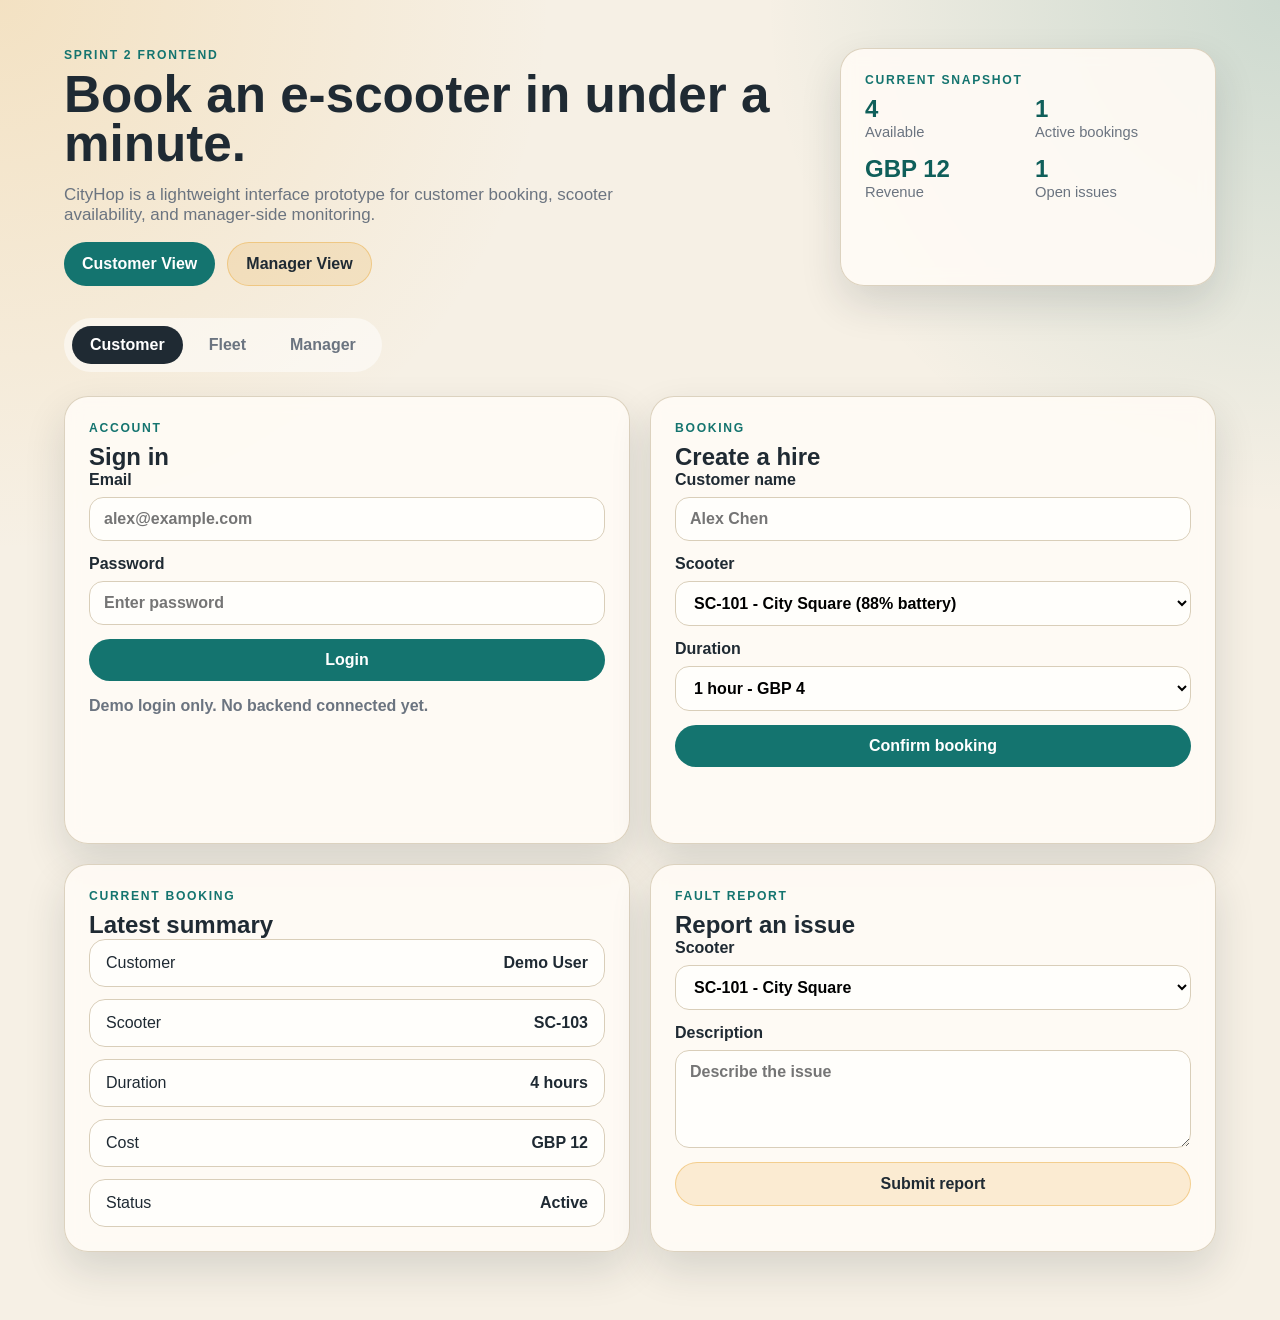
==== src/index.html @ dc559e36 "add index" ====
<!DOCTYPE html>
<html lang="en">
<head>
  <meta charset="UTF-8">
  <meta name="viewport" content="width=device-width, initial-scale=1.0">
  <title>CityHop E-Scooter</title>
  <link rel="stylesheet" href="styles.css">
</head>
<body>
  <header class="hero">
    <div class="hero__copy">
      <p class="eyebrow">Sprint 2 Frontend</p>
      <h1>Book an e-scooter in under a minute.</h1>
      <p class="hero__text">
        CityHop is a lightweight interface prototype for customer booking,
        scooter availability, and manager-side monitoring.
      </p>
      <div class="hero__actions">
        <button class="button button--primary" data-tab-target="customer">Customer View</button>
        <button class="button button--ghost" data-tab-target="manager">Manager View</button>
      </div>
    </div>
    <aside class="hero__summary">
      <p class="summary__label">Current Snapshot</p>
      <div class="summary__grid">
        <div>
          <strong id="summary-available">4</strong>
          <span>Available</span>
        </div>
        <div>
          <strong id="summary-active">1</strong>
          <span>Active bookings</span>
        </div>
        <div>
          <strong id="summary-revenue">GBP 12</strong>
          <span>Revenue</span>
        </div>
        <div>
          <strong id="summary-issues">1</strong>
          <span>Open issues</span>
        </div>
      </div>
    </aside>
  </header>

  <main class="shell">
    <nav class="tabs" aria-label="Application views">
      <button class="tab is-active" data-tab="customer">Customer</button>
      <button class="tab" data-tab="fleet">Fleet</button>
      <button class="tab" data-tab="manager">Manager</button>
    </nav>

    <section class="view is-active" id="customer">
      <div class="grid grid--two">
        <article class="card">
          <div class="card__header">
            <div>
              <p class="card__eyebrow">Account</p>
              <h2>Sign in</h2>
            </div>
          </div>
          <form class="form" id="login-form">
            <label>
              Email
              <input type="email" id="login-email" placeholder="alex@example.com">
            </label>
            <label>
              Password
              <input type="password" id="login-password" placeholder="Enter password">
            </label>
            <button type="submit" class="button button--primary">Login</button>
          </form>
          <p class="feedback" id="login-feedback">Demo login only. No backend connected yet.</p>
        </article>

        <article class="card">
          <div class="card__header">
            <div>
              <p class="card__eyebrow">Booking</p>
              <h2>Create a hire</h2>
            </div>
          </div>
          <form class="form" id="booking-form">
            <label>
              Customer name
              <input type="text" id="customer-name" placeholder="Alex Chen">
            </label>
            <label>
              Scooter
              <select id="booking-scooter"></select>
            </label>
            <label>
              Duration
              <select id="booking-duration">
                <option value="1">1 hour - GBP 4</option>
                <option value="4">4 hours - GBP 12</option>
                <option value="24">1 day - GBP 20</option>
                <option value="168">1 week - GBP 60</option>
              </select>
            </label>
            <button type="submit" class="button button--primary">Confirm booking</button>
          </form>
          <p class="feedback" id="booking-feedback"></p>
        </article>
      </div>

      <div class="grid grid--two">
        <article class="card">
          <div class="card__header">
            <div>
              <p class="card__eyebrow">Current booking</p>
              <h2>Latest summary</h2>
            </div>
          </div>
          <div id="booking-summary" class="stack"></div>
        </article>

        <article class="card">
          <div class="card__header">
            <div>
              <p class="card__eyebrow">Fault report</p>
              <h2>Report an issue</h2>
            </div>
          </div>
          <form class="form" id="issue-form">
            <label>
              Scooter
              <select id="issue-scooter"></select>
            </label>
            <label>
              Description
              <textarea id="issue-description" rows="4" placeholder="Describe the issue"></textarea>
            </label>
            <button type="submit" class="button button--ghost">Submit report</button>
          </form>
        </article>
      </div>
    </section>

    <section class="view" id="fleet">
      <article class="card">
        <div class="card__header">
          <div>
            <p class="card__eyebrow">Fleet</p>
            <h2>Scooter availability</h2>
          </div>
        </div>
        <div class="fleet" id="fleet-grid"></div>
      </article>
    </section>

    <section class="view" id="manager">
      <div class="grid grid--two">
        <article class="card">
          <div class="card__header">
            <div>
              <p class="card__eyebrow">Dashboard</p>
              <h2>Manager overview</h2>
            </div>
          </div>
          <div class="stats">
            <div><strong id="manager-bookings">1</strong><span>Total bookings</span></div>
            <div><strong id="manager-revenue">GBP 12</strong><span>Total revenue</span></div>
            <div><strong id="manager-availability">80%</strong><span>Fleet availability</span></div>
            <div><strong id="manager-issue-count">1</strong><span>Open issues</span></div>
          </div>
        </article>

        <article class="card">
          <div class="card__header">
            <div>
              <p class="card__eyebrow">Pricing</p>
              <h2>Current price settings</h2>
            </div>
          </div>
          <div class="list">
            <div><span>1 hour</span><strong>GBP 4</strong></div>
            <div><span>4 hours</span><strong>GBP 12</strong></div>
            <div><span>1 day</span><strong>GBP 20</strong></div>
            <div><span>1 week</span><strong>GBP 60</strong></div>
          </div>
        </article>
      </div>

      <div class="grid grid--two">
        <article class="card">
          <div class="card__header">
            <div>
              <p class="card__eyebrow">Booking records</p>
              <h2>Recent bookings</h2>
            </div>
          </div>
          <div id="booking-history" class="list"></div>
        </article>

        <article class="card">
          <div class="card__header">
            <div>
              <p class="card__eyebrow">Issue tracker</p>
              <h2>Reported problems</h2>
            </div>
          </div>
          <div id="issue-list" class="list"></div>
        </article>
      </div>
    </section>
  </main>

  <script src="main.js"></script>
</body>
</html>
---- src/styles.css ----
:root {
  --bg: #f6f0e5;
  --panel: rgba(255, 251, 245, 0.9);
  --panel-strong: #fffefb;
  --line: #d9ceb9;
  --text: #1f2a33;
  --muted: #6b7480;
  --accent: #14746f;
  --accent-dark: #0f5f5a;
  --warm: #e8a83a;
  --danger: #be5b45;
  --shadow: 0 18px 40px rgba(31, 42, 51, 0.14);
}

* {
  box-sizing: border-box;
}

body {
  margin: 0;
  font-family: "Segoe UI", Tahoma, sans-serif;
  color: var(--text);
  background:
    radial-gradient(circle at top left, rgba(232, 168, 58, 0.2), transparent 30%),
    radial-gradient(circle at top right, rgba(20, 116, 111, 0.18), transparent 28%),
    var(--bg);
}

button,
input,
select,
textarea {
  font: inherit;
}

.hero {
  display: grid;
  grid-template-columns: 2fr 1fr;
  gap: 24px;
  padding: 48px min(6vw, 64px) 24px;
  align-items: stretch;
}

.eyebrow,
.card__eyebrow,
.summary__label {
  margin: 0 0 8px;
  text-transform: uppercase;
  letter-spacing: 0.14em;
  font-size: 0.76rem;
  font-weight: 700;
  color: var(--accent);
}

.hero h1 {
  margin: 0;
  font-size: clamp(2.4rem, 4vw, 4.6rem);
  line-height: 0.96;
}

.hero__text {
  max-width: 60ch;
  color: var(--muted);
  font-size: 1.06rem;
}

.hero__actions {
  display: flex;
  flex-wrap: wrap;
  gap: 12px;
}

.hero__summary,
.card {
  background: var(--panel);
  border: 1px solid rgba(217, 206, 185, 0.9);
  border-radius: 24px;
  box-shadow: var(--shadow);
  backdrop-filter: blur(8px);
}

.hero__summary {
  padding: 24px;
}

.summary__grid,
.stats {
  display: grid;
  grid-template-columns: repeat(2, 1fr);
  gap: 14px;
}

.summary__grid strong,
.stats strong {
  display: block;
  font-size: 1.5rem;
  color: var(--accent-dark);
}

.summary__grid span,
.stats span {
  color: var(--muted);
  font-size: 0.92rem;
}

.shell {
  padding: 8px min(6vw, 64px) 48px;
}

.tabs {
  display: inline-flex;
  gap: 8px;
  margin-bottom: 24px;
  padding: 8px;
  border-radius: 999px;
  background: rgba(255, 255, 255, 0.5);
  position: sticky;
  top: 12px;
  z-index: 4;
}

.tab,
.button {
  border: 0;
  border-radius: 999px;
  cursor: pointer;
  transition: transform 0.16s ease, background 0.16s ease;
}

.tab {
  padding: 10px 18px;
  background: transparent;
  color: var(--muted);
  font-weight: 700;
}

.tab.is-active {
  background: var(--text);
  color: #fff;
}

.button {
  padding: 12px 18px;
  font-weight: 700;
}

.button:hover,
.tab:hover {
  transform: translateY(-1px);
}

.button--primary {
  background: var(--accent);
  color: #fff;
}

.button--ghost {
  background: rgba(232, 168, 58, 0.18);
  color: var(--text);
  border: 1px solid rgba(232, 168, 58, 0.45);
}

.view {
  display: none;
}

.view.is-active {
  display: block;
}

.grid {
  display: grid;
  gap: 20px;
  margin-bottom: 20px;
}

.grid--two {
  grid-template-columns: repeat(2, minmax(0, 1fr));
}

.card {
  padding: 24px;
}

.card__header h2 {
  margin: 0;
}

.form {
  display: grid;
  gap: 14px;
}

label {
  display: grid;
  gap: 8px;
  font-weight: 600;
}

input,
select,
textarea {
  width: 100%;
  padding: 12px 14px;
  border-radius: 14px;
  border: 1px solid var(--line);
  background: var(--panel-strong);
}

textarea {
  resize: vertical;
}

.feedback {
  min-height: 20px;
  color: var(--muted);
  font-weight: 600;
}

.stack,
.list {
  display: grid;
  gap: 12px;
}

.list > div,
.stack > div {
  display: flex;
  justify-content: space-between;
  gap: 12px;
  padding: 14px 16px;
  border-radius: 16px;
  background: rgba(255, 255, 255, 0.62);
  border: 1px solid var(--line);
}

.fleet {
  display: grid;
  grid-template-columns: repeat(auto-fit, minmax(220px, 1fr));
  gap: 16px;
}

.fleet__item {
  padding: 18px;
  border-radius: 18px;
  background: linear-gradient(180deg, rgba(255,255,255,0.9), rgba(246,240,229,0.95));
  border: 1px solid var(--line);
}

.status {
  display: inline-block;
  margin-top: 10px;
  padding: 6px 10px;
  border-radius: 999px;
  font-size: 0.82rem;
  font-weight: 700;
}

.status--available {
  background: rgba(20, 116, 111, 0.15);
  color: var(--accent-dark);
}

.status--booked {
  background: rgba(190, 91, 69, 0.15);
  color: var(--danger);
}

@media (max-width: 860px) {
  .hero,
  .grid--two {
    grid-template-columns: 1fr;
  }

  .tabs {
    display: flex;
    width: 100%;
    justify-content: space-between;
  }
}
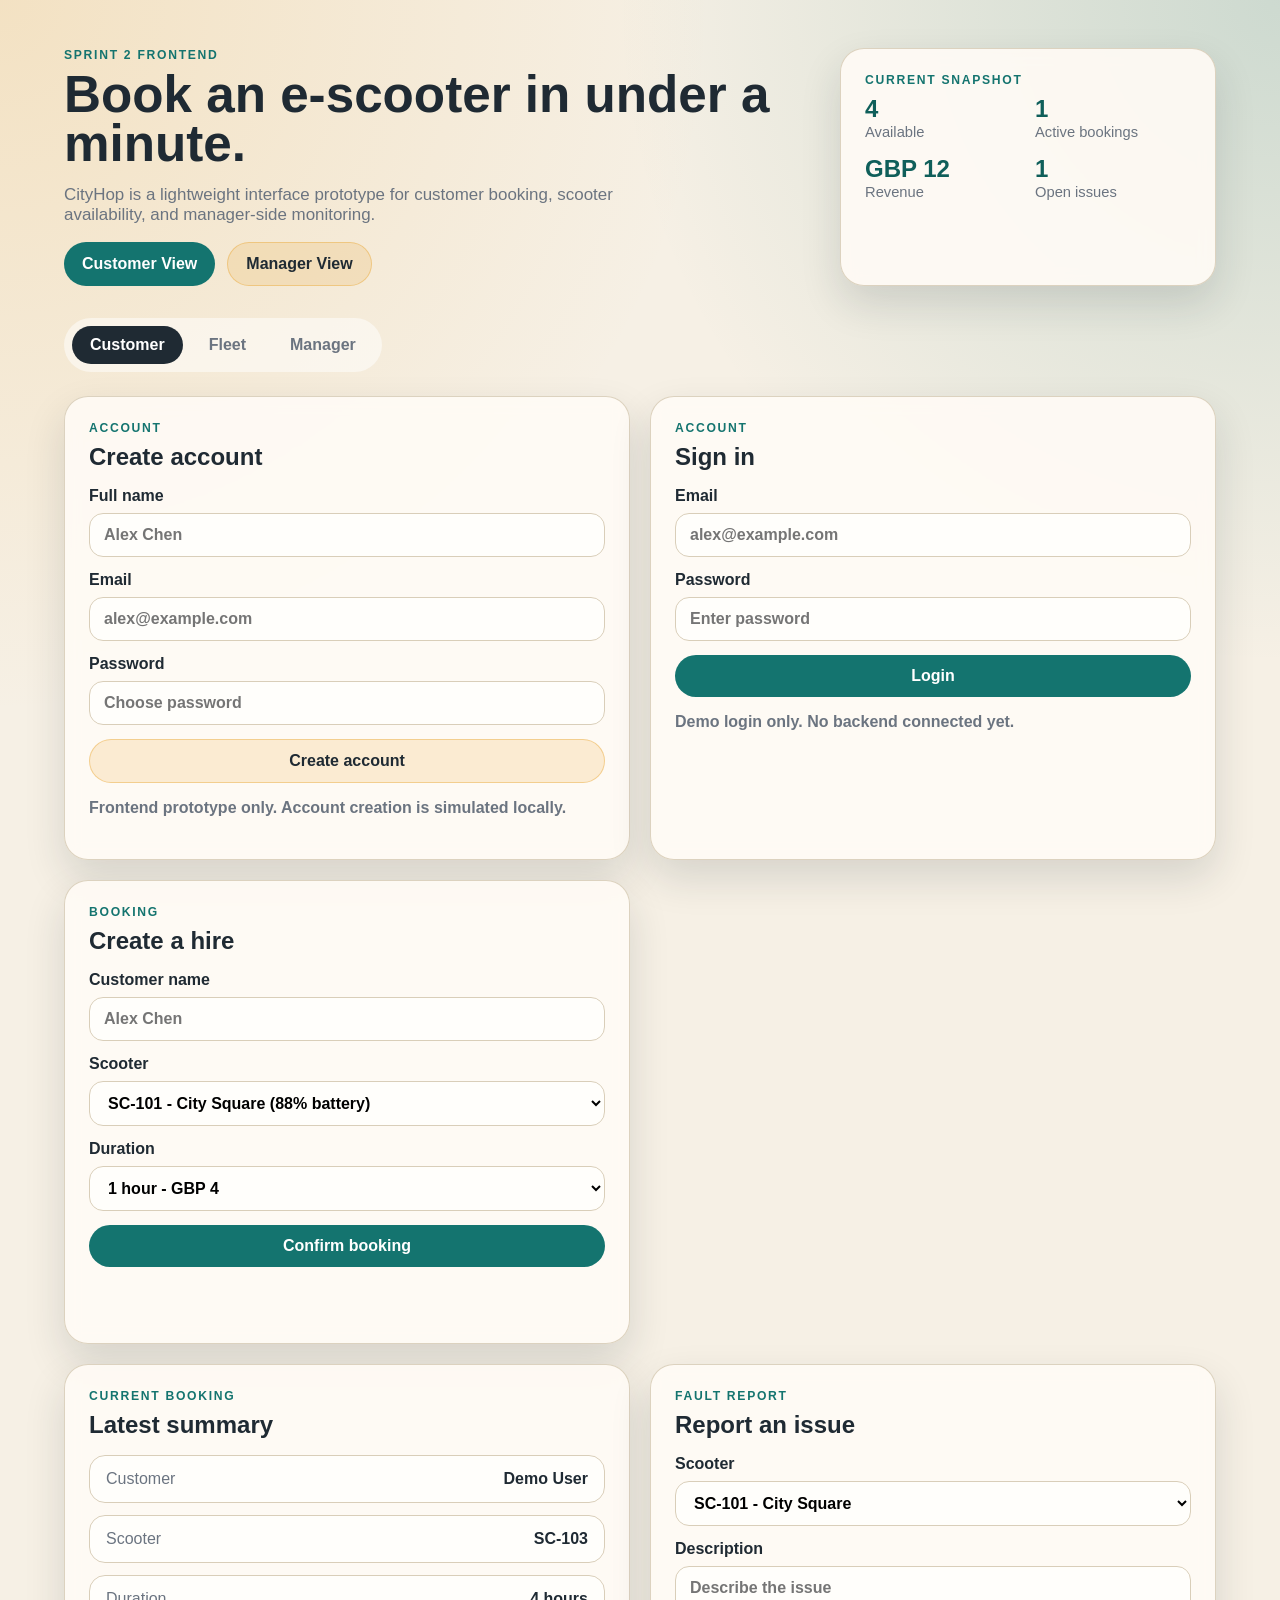
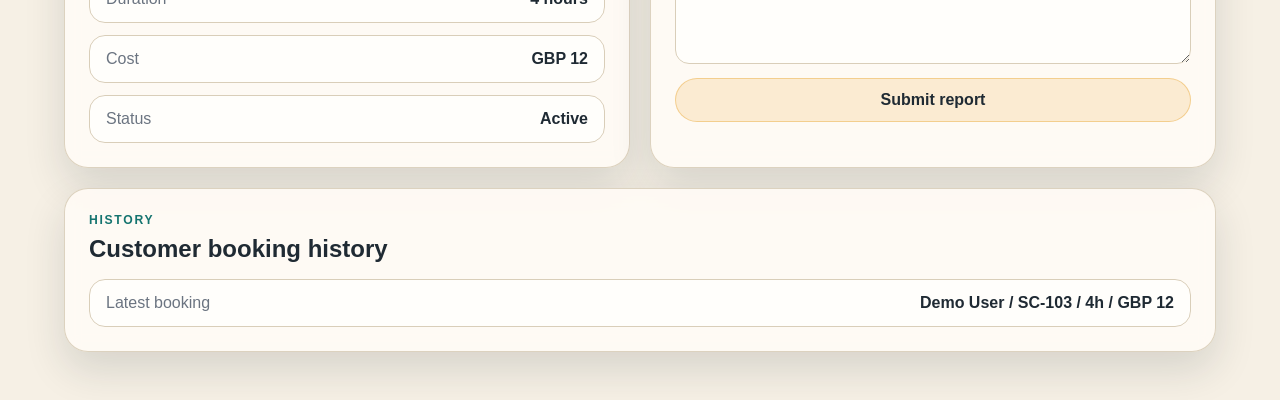
==== commit cb21512c: "add login" ====
--- a/src/index.html
+++ b/src/index.html
@@ -56,6 +56,31 @@
           <div class="card__header">
             <div>
               <p class="card__eyebrow">Account</p>
+              <h2>Create account</h2>
+            </div>
+          </div>
+          <form class="form" id="register-form">
+            <label>
+              Full name
+              <input type="text" id="register-name" placeholder="Alex Chen">
+            </label>
+            <label>
+              Email
+              <input type="email" id="register-email" placeholder="alex@example.com">
+            </label>
+            <label>
+              Password
+              <input type="password" id="register-password" placeholder="Choose password">
+            </label>
+            <button type="submit" class="button button--ghost">Create account</button>
+          </form>
+          <p class="feedback" id="register-feedback">Frontend prototype only. Account creation is simulated locally.</p>
+        </article>
+
+        <article class="card">
+          <div class="card__header">
+            <div>
+              <p class="card__eyebrow">Account</p>
               <h2>Sign in</h2>
             </div>
           </div>
@@ -135,6 +160,16 @@
           </form>
         </article>
       </div>
+
+      <article class="card">
+        <div class="card__header">
+          <div>
+            <p class="card__eyebrow">History</p>
+            <h2>Customer booking history</h2>
+          </div>
+        </div>
+        <div id="customer-booking-history" class="list"></div>
+      </article>
     </section>
 
     <section class="view" id="fleet">
--- a/src/styles.css
+++ b/src/styles.css
@@ -186,6 +186,10 @@
   margin: 0;
 }
 
+.card__header {
+  margin-bottom: 16px;
+}
+
 .form {
   display: grid;
   gap: 14px;
@@ -234,6 +238,16 @@
   border: 1px solid var(--line);
 }
 
+.list > div span,
+.stack > div span {
+  color: var(--muted);
+}
+
+.list > div strong,
+.stack > div strong {
+  text-align: right;
+}
+
 .fleet {
   display: grid;
   grid-template-columns: repeat(auto-fit, minmax(220px, 1fr));
@@ -277,4 +291,9 @@
     width: 100%;
     justify-content: space-between;
   }
-}
+
+  .list > div,
+  .stack > div {
+    flex-direction: column;
+  }
+}
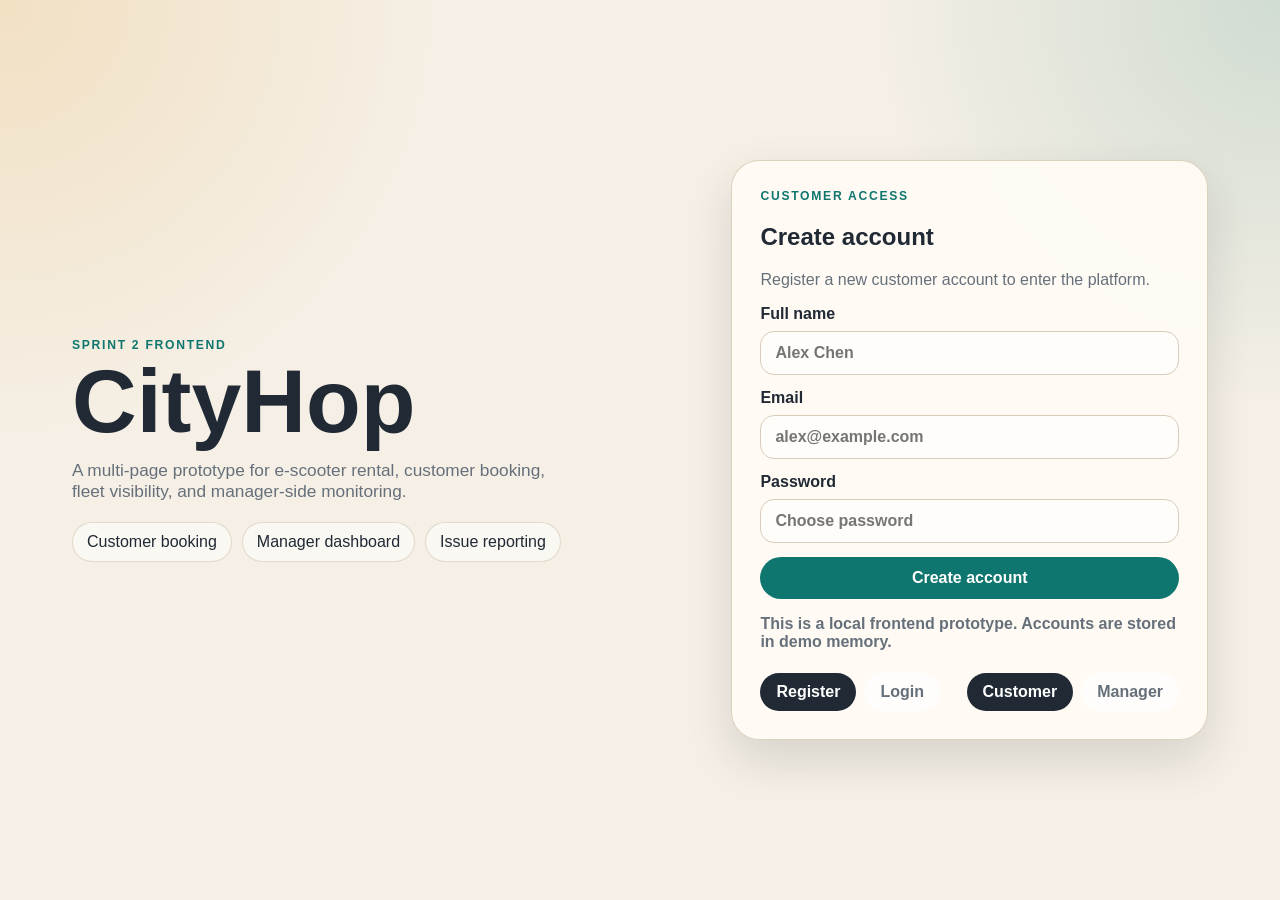
==== commit 393356e8: "add Product Page" ====
--- a/src/index.html
+++ b/src/index.html
@@ -7,239 +7,263 @@
   <link rel="stylesheet" href="styles.css">
 </head>
 <body>
-  <header class="hero">
-    <div class="hero__copy">
-      <p class="eyebrow">Sprint 2 Frontend</p>
-      <h1>Book an e-scooter in under a minute.</h1>
-      <p class="hero__text">
-        CityHop is a lightweight interface prototype for customer booking,
-        scooter availability, and manager-side monitoring.
-      </p>
-      <div class="hero__actions">
-        <button class="button button--primary" data-tab-target="customer">Customer View</button>
-        <button class="button button--ghost" data-tab-target="manager">Manager View</button>
+  <section class="auth-screen" id="auth-screen">
+    <div class="auth-layout">
+      <div class="auth-copy">
+        <p class="eyebrow">Sprint 2 Frontend</p>
+        <h1>CityHop</h1>
+        <p class="auth-text">
+          A multi-page prototype for e-scooter rental, customer booking,
+          fleet visibility, and manager-side monitoring.
+        </p>
+        <div class="auth-badges">
+          <span>Customer booking</span>
+          <span>Manager dashboard</span>
+          <span>Issue reporting</span>
+        </div>
+      </div>
+
+      <div class="auth-card">
+        <p class="card-label" id="auth-role-label">Customer Access</p>
+        <h2 id="auth-title">Create account</h2>
+        <p class="auth-subtitle" id="auth-subtitle">Register a new customer account to enter the platform.</p>
+
+        <form class="form" id="register-form">
+          <label>
+            Full name
+            <input type="text" id="register-name" placeholder="Alex Chen">
+          </label>
+          <label>
+            Email
+            <input type="email" id="register-email" placeholder="alex@example.com">
+          </label>
+          <label>
+            Password
+            <input type="password" id="register-password" placeholder="Choose password">
+          </label>
+          <button type="submit" class="button button--primary">Create account</button>
+        </form>
+
+        <form class="form hidden" id="login-form">
+          <label>
+            Email
+            <input type="email" id="login-email" placeholder="alex@example.com">
+          </label>
+          <label>
+            Password
+            <input type="password" id="login-password" placeholder="Enter password">
+          </label>
+          <button type="submit" class="button button--primary" id="login-button">Login</button>
+        </form>
+
+        <p class="feedback" id="auth-feedback">This is a local frontend prototype. Accounts are stored in demo memory.</p>
+
+        <div class="switch-row">
+          <div class="switch-group">
+            <button type="button" class="switch-pill is-active" data-auth-mode="register">Register</button>
+            <button type="button" class="switch-pill" data-auth-mode="login">Login</button>
+          </div>
+          <div class="switch-group">
+            <button type="button" class="switch-pill is-active" data-role="customer">Customer</button>
+            <button type="button" class="switch-pill" data-role="manager">Manager</button>
+          </div>
+        </div>
       </div>
     </div>
-    <aside class="hero__summary">
-      <p class="summary__label">Current Snapshot</p>
-      <div class="summary__grid">
-        <div>
-          <strong id="summary-available">4</strong>
-          <span>Available</span>
-        </div>
-        <div>
-          <strong id="summary-active">1</strong>
-          <span>Active bookings</span>
-        </div>
-        <div>
-          <strong id="summary-revenue">GBP 12</strong>
-          <span>Revenue</span>
-        </div>
-        <div>
-          <strong id="summary-issues">1</strong>
-          <span>Open issues</span>
-        </div>
-      </div>
-    </aside>
-  </header>
-
-  <main class="shell">
-    <nav class="tabs" aria-label="Application views">
-      <button class="tab is-active" data-tab="customer">Customer</button>
-      <button class="tab" data-tab="fleet">Fleet</button>
-      <button class="tab" data-tab="manager">Manager</button>
-    </nav>
-
-    <section class="view is-active" id="customer">
-      <div class="grid grid--two">
+  </section>
+
+  <section class="app-shell hidden" id="app-shell">
+    <header class="topbar">
+      <div>
+        <p class="eyebrow">CityHop Workspace</p>
+        <h1 id="app-title">Customer Portal</h1>
+      </div>
+      <div class="topbar__actions">
+        <div class="welcome-box">
+          <span id="welcome-text">Welcome</span>
+          <small id="welcome-role">Customer</small>
+        </div>
+        <button type="button" class="button button--ghost" id="logout-button">Log out</button>
+      </div>
+    </header>
+
+    <main class="shell">
+      <nav class="tabs" aria-label="Application pages" id="app-nav">
+        <button class="tab is-active" data-page="products">Products</button>
+        <button class="tab" data-page="bookings">Bookings</button>
+        <button class="tab" data-page="issues">Issues</button>
+        <button class="tab hidden" data-page="manager">Manager</button>
+      </nav>
+
+      <section class="page is-active" id="products-page">
+        <div class="hero-panel">
+          <div>
+            <p class="eyebrow">Products</p>
+            <h2>Available scooters</h2>
+            <p class="muted">
+              Browse the current fleet, compare battery levels, and select a scooter for your next booking.
+            </p>
+          </div>
+          <div class="summary-grid">
+            <div><strong id="summary-available">4</strong><span>Available</span></div>
+            <div><strong id="summary-active">1</strong><span>Active bookings</span></div>
+            <div><strong id="summary-revenue">GBP 12</strong><span>Revenue</span></div>
+            <div><strong id="summary-issues">1</strong><span>Open issues</span></div>
+          </div>
+        </div>
+        <div class="fleet" id="fleet-grid"></div>
+      </section>
+
+      <section class="page" id="bookings-page">
+        <div class="grid grid--two">
+          <article class="card">
+            <div class="card__header">
+              <div>
+                <p class="card__eyebrow">Booking</p>
+                <h2>Create a hire</h2>
+              </div>
+            </div>
+            <form class="form" id="booking-form">
+              <label>
+                Customer name
+                <input type="text" id="customer-name" placeholder="Alex Chen">
+              </label>
+              <label>
+                Scooter
+                <select id="booking-scooter"></select>
+              </label>
+              <label>
+                Duration
+                <select id="booking-duration">
+                  <option value="1">1 hour - GBP 4</option>
+                  <option value="4">4 hours - GBP 12</option>
+                  <option value="24">1 day - GBP 20</option>
+                  <option value="168">1 week - GBP 60</option>
+                </select>
+              </label>
+              <button type="submit" class="button button--primary">Confirm booking</button>
+            </form>
+            <p class="feedback" id="booking-feedback"></p>
+          </article>
+
+          <article class="card">
+            <div class="card__header">
+              <div>
+                <p class="card__eyebrow">Current booking</p>
+                <h2>Latest summary</h2>
+              </div>
+            </div>
+            <div id="booking-summary" class="stack"></div>
+            <div class="action-row">
+              <button type="button" class="button button--ghost" id="end-booking-button">End booking</button>
+              <button type="button" class="button button--danger" id="cancel-booking-button">Cancel booking</button>
+            </div>
+            <p class="feedback" id="booking-action-feedback"></p>
+          </article>
+        </div>
+
         <article class="card">
           <div class="card__header">
             <div>
-              <p class="card__eyebrow">Account</p>
-              <h2>Create account</h2>
-            </div>
-          </div>
-          <form class="form" id="register-form">
-            <label>
-              Full name
-              <input type="text" id="register-name" placeholder="Alex Chen">
-            </label>
-            <label>
-              Email
-              <input type="email" id="register-email" placeholder="alex@example.com">
-            </label>
-            <label>
-              Password
-              <input type="password" id="register-password" placeholder="Choose password">
-            </label>
-            <button type="submit" class="button button--ghost">Create account</button>
-          </form>
-          <p class="feedback" id="register-feedback">Frontend prototype only. Account creation is simulated locally.</p>
+              <p class="card__eyebrow">History</p>
+              <h2>Booking history</h2>
+            </div>
+          </div>
+          <div id="customer-booking-history" class="list"></div>
         </article>
-
-        <article class="card">
-          <div class="card__header">
-            <div>
-              <p class="card__eyebrow">Account</p>
-              <h2>Sign in</h2>
-            </div>
-          </div>
-          <form class="form" id="login-form">
-            <label>
-              Email
-              <input type="email" id="login-email" placeholder="alex@example.com">
-            </label>
-            <label>
-              Password
-              <input type="password" id="login-password" placeholder="Enter password">
-            </label>
-            <button type="submit" class="button button--primary">Login</button>
-          </form>
-          <p class="feedback" id="login-feedback">Demo login only. No backend connected yet.</p>
-        </article>
-
-        <article class="card">
-          <div class="card__header">
-            <div>
-              <p class="card__eyebrow">Booking</p>
-              <h2>Create a hire</h2>
-            </div>
-          </div>
-          <form class="form" id="booking-form">
-            <label>
-              Customer name
-              <input type="text" id="customer-name" placeholder="Alex Chen">
-            </label>
-            <label>
-              Scooter
-              <select id="booking-scooter"></select>
-            </label>
-            <label>
-              Duration
-              <select id="booking-duration">
-                <option value="1">1 hour - GBP 4</option>
-                <option value="4">4 hours - GBP 12</option>
-                <option value="24">1 day - GBP 20</option>
-                <option value="168">1 week - GBP 60</option>
-              </select>
-            </label>
-            <button type="submit" class="button button--primary">Confirm booking</button>
-          </form>
-          <p class="feedback" id="booking-feedback"></p>
-        </article>
-      </div>
-
-      <div class="grid grid--two">
-        <article class="card">
-          <div class="card__header">
-            <div>
-              <p class="card__eyebrow">Current booking</p>
-              <h2>Latest summary</h2>
-            </div>
-          </div>
-          <div id="booking-summary" class="stack"></div>
-        </article>
-
-        <article class="card">
-          <div class="card__header">
-            <div>
-              <p class="card__eyebrow">Fault report</p>
-              <h2>Report an issue</h2>
-            </div>
-          </div>
-          <form class="form" id="issue-form">
-            <label>
-              Scooter
-              <select id="issue-scooter"></select>
-            </label>
-            <label>
-              Description
-              <textarea id="issue-description" rows="4" placeholder="Describe the issue"></textarea>
-            </label>
-            <button type="submit" class="button button--ghost">Submit report</button>
-          </form>
-        </article>
-      </div>
-
-      <article class="card">
-        <div class="card__header">
-          <div>
-            <p class="card__eyebrow">History</p>
-            <h2>Customer booking history</h2>
-          </div>
-        </div>
-        <div id="customer-booking-history" class="list"></div>
-      </article>
-    </section>
-
-    <section class="view" id="fleet">
-      <article class="card">
-        <div class="card__header">
-          <div>
-            <p class="card__eyebrow">Fleet</p>
-            <h2>Scooter availability</h2>
-          </div>
-        </div>
-        <div class="fleet" id="fleet-grid"></div>
-      </article>
-    </section>
-
-    <section class="view" id="manager">
-      <div class="grid grid--two">
-        <article class="card">
-          <div class="card__header">
-            <div>
-              <p class="card__eyebrow">Dashboard</p>
-              <h2>Manager overview</h2>
-            </div>
-          </div>
-          <div class="stats">
-            <div><strong id="manager-bookings">1</strong><span>Total bookings</span></div>
-            <div><strong id="manager-revenue">GBP 12</strong><span>Total revenue</span></div>
-            <div><strong id="manager-availability">80%</strong><span>Fleet availability</span></div>
-            <div><strong id="manager-issue-count">1</strong><span>Open issues</span></div>
-          </div>
-        </article>
-
-        <article class="card">
-          <div class="card__header">
-            <div>
-              <p class="card__eyebrow">Pricing</p>
-              <h2>Current price settings</h2>
-            </div>
-          </div>
-          <div class="list">
-            <div><span>1 hour</span><strong>GBP 4</strong></div>
-            <div><span>4 hours</span><strong>GBP 12</strong></div>
-            <div><span>1 day</span><strong>GBP 20</strong></div>
-            <div><span>1 week</span><strong>GBP 60</strong></div>
-          </div>
-        </article>
-      </div>
-
-      <div class="grid grid--two">
-        <article class="card">
-          <div class="card__header">
-            <div>
-              <p class="card__eyebrow">Booking records</p>
-              <h2>Recent bookings</h2>
-            </div>
-          </div>
-          <div id="booking-history" class="list"></div>
-        </article>
-
-        <article class="card">
-          <div class="card__header">
-            <div>
-              <p class="card__eyebrow">Issue tracker</p>
-              <h2>Reported problems</h2>
-            </div>
-          </div>
-          <div id="issue-list" class="list"></div>
-        </article>
-      </div>
-    </section>
-  </main>
+      </section>
+
+      <section class="page" id="issues-page">
+        <div class="grid grid--two">
+          <article class="card">
+            <div class="card__header">
+              <div>
+                <p class="card__eyebrow">Support</p>
+                <h2>Report an issue</h2>
+              </div>
+            </div>
+            <form class="form" id="issue-form">
+              <label>
+                Scooter
+                <select id="issue-scooter"></select>
+              </label>
+              <label>
+                Description
+                <textarea id="issue-description" rows="4" placeholder="Describe the issue"></textarea>
+              </label>
+              <button type="submit" class="button button--ghost">Submit report</button>
+            </form>
+          </article>
+
+          <article class="card">
+            <div class="card__header">
+              <div>
+                <p class="card__eyebrow">Issue tracker</p>
+                <h2>Current reports</h2>
+              </div>
+            </div>
+            <div id="issue-list" class="list"></div>
+          </article>
+        </div>
+      </section>
+
+      <section class="page" id="manager-page">
+        <div class="grid grid--two">
+          <article class="card">
+            <div class="card__header">
+              <div>
+                <p class="card__eyebrow">Dashboard</p>
+                <h2>Manager overview</h2>
+              </div>
+            </div>
+            <div class="summary-grid">
+              <div><strong id="manager-bookings">1</strong><span>Total bookings</span></div>
+              <div><strong id="manager-revenue">GBP 12</strong><span>Total revenue</span></div>
+              <div><strong id="manager-availability">80%</strong><span>Fleet availability</span></div>
+              <div><strong id="manager-issue-count">1</strong><span>Open issues</span></div>
+            </div>
+          </article>
+
+          <article class="card">
+            <div class="card__header">
+              <div>
+                <p class="card__eyebrow">Pricing</p>
+                <h2>Current price settings</h2>
+              </div>
+            </div>
+            <div class="list">
+              <div><span>1 hour</span><strong>GBP 4</strong></div>
+              <div><span>4 hours</span><strong>GBP 12</strong></div>
+              <div><span>1 day</span><strong>GBP 20</strong></div>
+              <div><span>1 week</span><strong>GBP 60</strong></div>
+            </div>
+          </article>
+        </div>
+
+        <div class="grid grid--two">
+          <article class="card">
+            <div class="card__header">
+              <div>
+                <p class="card__eyebrow">Bookings</p>
+                <h2>All records</h2>
+              </div>
+            </div>
+            <div id="booking-history" class="list"></div>
+          </article>
+
+          <article class="card">
+            <div class="card__header">
+              <div>
+                <p class="card__eyebrow">Operations</p>
+                <h2>Reported problems</h2>
+              </div>
+            </div>
+            <div id="manager-issue-list" class="list"></div>
+          </article>
+        </div>
+      </section>
+    </main>
+  </section>
 
   <script src="main.js"></script>
 </body>
--- a/src/styles.css
+++ b/src/styles.css
@@ -1,15 +1,15 @@
 :root {
-  --bg: #f6f0e5;
-  --panel: rgba(255, 251, 245, 0.9);
-  --panel-strong: #fffefb;
-  --line: #d9ceb9;
-  --text: #1f2a33;
-  --muted: #6b7480;
-  --accent: #14746f;
-  --accent-dark: #0f5f5a;
-  --warm: #e8a83a;
-  --danger: #be5b45;
-  --shadow: 0 18px 40px rgba(31, 42, 51, 0.14);
+  --bg: #f5efe5;
+  --surface: rgba(255, 251, 245, 0.94);
+  --surface-strong: #fffdf9;
+  --line: #d8ccba;
+  --text: #202934;
+  --muted: #66707b;
+  --accent: #0e766e;
+  --accent-dark: #0b5a55;
+  --warm: #e5a638;
+  --danger: #b85b45;
+  --shadow: 0 20px 46px rgba(32, 41, 52, 0.14);
 }
 
 * {
@@ -21,8 +21,8 @@
   font-family: "Segoe UI", Tahoma, sans-serif;
   color: var(--text);
   background:
-    radial-gradient(circle at top left, rgba(232, 168, 58, 0.2), transparent 30%),
-    radial-gradient(circle at top right, rgba(20, 116, 111, 0.18), transparent 28%),
+    radial-gradient(circle at top left, rgba(229, 166, 56, 0.2), transparent 28%),
+    radial-gradient(circle at top right, rgba(14, 118, 110, 0.16), transparent 26%),
     var(--bg);
 }
 
@@ -33,17 +33,13 @@
   font: inherit;
 }
 
-.hero {
-  display: grid;
-  grid-template-columns: 2fr 1fr;
-  gap: 24px;
-  padding: 48px min(6vw, 64px) 24px;
-  align-items: stretch;
+.hidden {
+  display: none !important;
 }
 
 .eyebrow,
 .card__eyebrow,
-.summary__label {
+.card-label {
   margin: 0 0 8px;
   text-transform: uppercase;
   letter-spacing: 0.14em;
@@ -52,142 +48,63 @@
   color: var(--accent);
 }
 
-.hero h1 {
+.auth-screen,
+.app-shell {
+  min-height: 100vh;
+}
+
+.auth-layout {
+  min-height: 100vh;
+  display: grid;
+  grid-template-columns: 1.2fr 0.9fr;
+  gap: 24px;
+  align-items: center;
+  padding: 48px min(6vw, 72px);
+}
+
+.auth-copy h1 {
   margin: 0;
-  font-size: clamp(2.4rem, 4vw, 4.6rem);
-  line-height: 0.96;
-}
-
-.hero__text {
-  max-width: 60ch;
-  color: var(--muted);
-  font-size: 1.06rem;
-}
-
-.hero__actions {
+  font-size: clamp(3rem, 7vw, 6rem);
+  line-height: 0.92;
+}
+
+.auth-text {
+  max-width: 52ch;
+  font-size: 1.08rem;
+  color: var(--muted);
+}
+
+.auth-badges {
   display: flex;
   flex-wrap: wrap;
-  gap: 12px;
-}
-
-.hero__summary,
-.card {
-  background: var(--panel);
-  border: 1px solid rgba(217, 206, 185, 0.9);
-  border-radius: 24px;
+  gap: 10px;
+  margin-top: 20px;
+}
+
+.auth-badges span {
+  padding: 10px 14px;
+  border-radius: 999px;
+  background: rgba(255, 255, 255, 0.54);
+  border: 1px solid rgba(216, 204, 186, 0.7);
+}
+
+.auth-card,
+.card,
+.hero-panel {
+  background: var(--surface);
+  border: 1px solid rgba(216, 204, 186, 0.9);
+  border-radius: 28px;
   box-shadow: var(--shadow);
   backdrop-filter: blur(8px);
 }
 
-.hero__summary {
-  padding: 24px;
-}
-
-.summary__grid,
-.stats {
-  display: grid;
-  grid-template-columns: repeat(2, 1fr);
-  gap: 14px;
-}
-
-.summary__grid strong,
-.stats strong {
-  display: block;
-  font-size: 1.5rem;
-  color: var(--accent-dark);
-}
-
-.summary__grid span,
-.stats span {
-  color: var(--muted);
-  font-size: 0.92rem;
-}
-
-.shell {
-  padding: 8px min(6vw, 64px) 48px;
-}
-
-.tabs {
-  display: inline-flex;
-  gap: 8px;
-  margin-bottom: 24px;
-  padding: 8px;
-  border-radius: 999px;
-  background: rgba(255, 255, 255, 0.5);
-  position: sticky;
-  top: 12px;
-  z-index: 4;
-}
-
-.tab,
-.button {
-  border: 0;
-  border-radius: 999px;
-  cursor: pointer;
-  transition: transform 0.16s ease, background 0.16s ease;
-}
-
-.tab {
-  padding: 10px 18px;
-  background: transparent;
-  color: var(--muted);
-  font-weight: 700;
-}
-
-.tab.is-active {
-  background: var(--text);
-  color: #fff;
-}
-
-.button {
-  padding: 12px 18px;
-  font-weight: 700;
-}
-
-.button:hover,
-.tab:hover {
-  transform: translateY(-1px);
-}
-
-.button--primary {
-  background: var(--accent);
-  color: #fff;
-}
-
-.button--ghost {
-  background: rgba(232, 168, 58, 0.18);
-  color: var(--text);
-  border: 1px solid rgba(232, 168, 58, 0.45);
-}
-
-.view {
-  display: none;
-}
-
-.view.is-active {
-  display: block;
-}
-
-.grid {
-  display: grid;
-  gap: 20px;
-  margin-bottom: 20px;
-}
-
-.grid--two {
-  grid-template-columns: repeat(2, minmax(0, 1fr));
-}
-
-.card {
-  padding: 24px;
-}
-
-.card__header h2 {
-  margin: 0;
-}
-
-.card__header {
-  margin-bottom: 16px;
+.auth-card {
+  padding: 28px;
+}
+
+.auth-subtitle,
+.muted {
+  color: var(--muted);
 }
 
 .form {
@@ -208,7 +125,7 @@
   padding: 12px 14px;
   border-radius: 14px;
   border: 1px solid var(--line);
-  background: var(--panel-strong);
+  background: var(--surface-strong);
 }
 
 textarea {
@@ -216,9 +133,171 @@
 }
 
 .feedback {
-  min-height: 20px;
+  min-height: 22px;
   color: var(--muted);
   font-weight: 600;
+}
+
+.switch-row {
+  display: flex;
+  justify-content: space-between;
+  gap: 16px;
+  margin-top: 22px;
+}
+
+.switch-group {
+  display: inline-flex;
+  gap: 8px;
+  flex-wrap: wrap;
+}
+
+.switch-pill,
+.button,
+.tab {
+  border: 0;
+  border-radius: 999px;
+  cursor: pointer;
+  transition: transform 0.16s ease, background 0.16s ease;
+}
+
+.switch-pill,
+.tab {
+  padding: 10px 16px;
+  background: rgba(255, 255, 255, 0.6);
+  color: var(--muted);
+  font-weight: 700;
+}
+
+.switch-pill.is-active,
+.tab.is-active {
+  background: var(--text);
+  color: #fff;
+}
+
+.button {
+  padding: 12px 18px;
+  font-weight: 700;
+}
+
+.button--primary {
+  background: var(--accent);
+  color: #fff;
+}
+
+.button--ghost {
+  background: rgba(229, 166, 56, 0.18);
+  color: var(--text);
+  border: 1px solid rgba(229, 166, 56, 0.46);
+}
+
+.button--danger {
+  background: rgba(184, 91, 69, 0.16);
+  color: var(--danger);
+  border: 1px solid rgba(184, 91, 69, 0.34);
+}
+
+.button:hover,
+.tab:hover,
+.switch-pill:hover {
+  transform: translateY(-1px);
+}
+
+.topbar {
+  display: flex;
+  justify-content: space-between;
+  gap: 20px;
+  align-items: center;
+  padding: 28px min(6vw, 72px) 0;
+}
+
+.topbar h1 {
+  margin: 0;
+}
+
+.topbar__actions {
+  display: flex;
+  align-items: center;
+  gap: 14px;
+}
+
+.welcome-box {
+  padding: 12px 16px;
+  border-radius: 18px;
+  background: rgba(255, 255, 255, 0.52);
+  text-align: right;
+}
+
+.welcome-box span,
+.summary-grid strong {
+  display: block;
+  font-weight: 700;
+}
+
+.welcome-box small,
+.summary-grid span {
+  color: var(--muted);
+}
+
+.shell {
+  padding: 20px min(6vw, 72px) 48px;
+}
+
+.tabs {
+  display: inline-flex;
+  gap: 8px;
+  padding: 8px;
+  margin-bottom: 24px;
+  border-radius: 999px;
+  background: rgba(255, 255, 255, 0.5);
+}
+
+.page {
+  display: none;
+}
+
+.page.is-active {
+  display: block;
+}
+
+.hero-panel {
+  display: grid;
+  grid-template-columns: 1.5fr 1fr;
+  gap: 24px;
+  padding: 24px;
+  margin-bottom: 22px;
+}
+
+.summary-grid {
+  display: grid;
+  grid-template-columns: repeat(2, 1fr);
+  gap: 14px;
+}
+
+.summary-grid strong {
+  font-size: 1.5rem;
+  color: var(--accent-dark);
+}
+
+.grid {
+  display: grid;
+  gap: 20px;
+  margin-bottom: 20px;
+}
+
+.grid--two {
+  grid-template-columns: repeat(2, minmax(0, 1fr));
+}
+
+.card {
+  padding: 24px;
+}
+
+.card__header {
+  margin-bottom: 16px;
+}
+
+.card__header h2 {
+  margin: 0;
 }
 
 .stack,
@@ -227,8 +306,8 @@
   gap: 12px;
 }
 
-.list > div,
-.stack > div {
+.stack > div,
+.list > div {
   display: flex;
   justify-content: space-between;
   gap: 12px;
@@ -238,13 +317,13 @@
   border: 1px solid var(--line);
 }
 
-.list > div span,
-.stack > div span {
-  color: var(--muted);
-}
-
-.list > div strong,
-.stack > div strong {
+.stack > div span,
+.list > div span {
+  color: var(--muted);
+}
+
+.stack > div strong,
+.list > div strong {
   text-align: right;
 }
 
@@ -256,8 +335,8 @@
 
 .fleet__item {
   padding: 18px;
-  border-radius: 18px;
-  background: linear-gradient(180deg, rgba(255,255,255,0.9), rgba(246,240,229,0.95));
+  border-radius: 20px;
+  background: linear-gradient(180deg, rgba(255,255,255,0.92), rgba(245,239,229,0.96));
   border: 1px solid var(--line);
 }
 
@@ -271,29 +350,51 @@
 }
 
 .status--available {
-  background: rgba(20, 116, 111, 0.15);
+  background: rgba(14, 118, 110, 0.15);
   color: var(--accent-dark);
 }
 
 .status--booked {
-  background: rgba(190, 91, 69, 0.15);
+  background: rgba(184, 91, 69, 0.15);
   color: var(--danger);
 }
 
-@media (max-width: 860px) {
-  .hero,
+.action-row {
+  display: flex;
+  gap: 12px;
+  flex-wrap: wrap;
+  margin-top: 16px;
+}
+
+@media (max-width: 920px) {
+  .auth-layout,
+  .hero-panel,
   .grid--two {
     grid-template-columns: 1fr;
   }
 
-  .tabs {
+  .topbar {
+    flex-direction: column;
+    align-items: flex-start;
+  }
+}
+
+@media (max-width: 700px) {
+  .switch-row,
+  .topbar__actions {
+    flex-direction: column;
+    align-items: stretch;
+  }
+
+  .tabs,
+  .switch-group {
     display: flex;
     width: 100%;
     justify-content: space-between;
   }
 
-  .list > div,
-  .stack > div {
+  .stack > div,
+  .list > div {
     flex-direction: column;
   }
 }
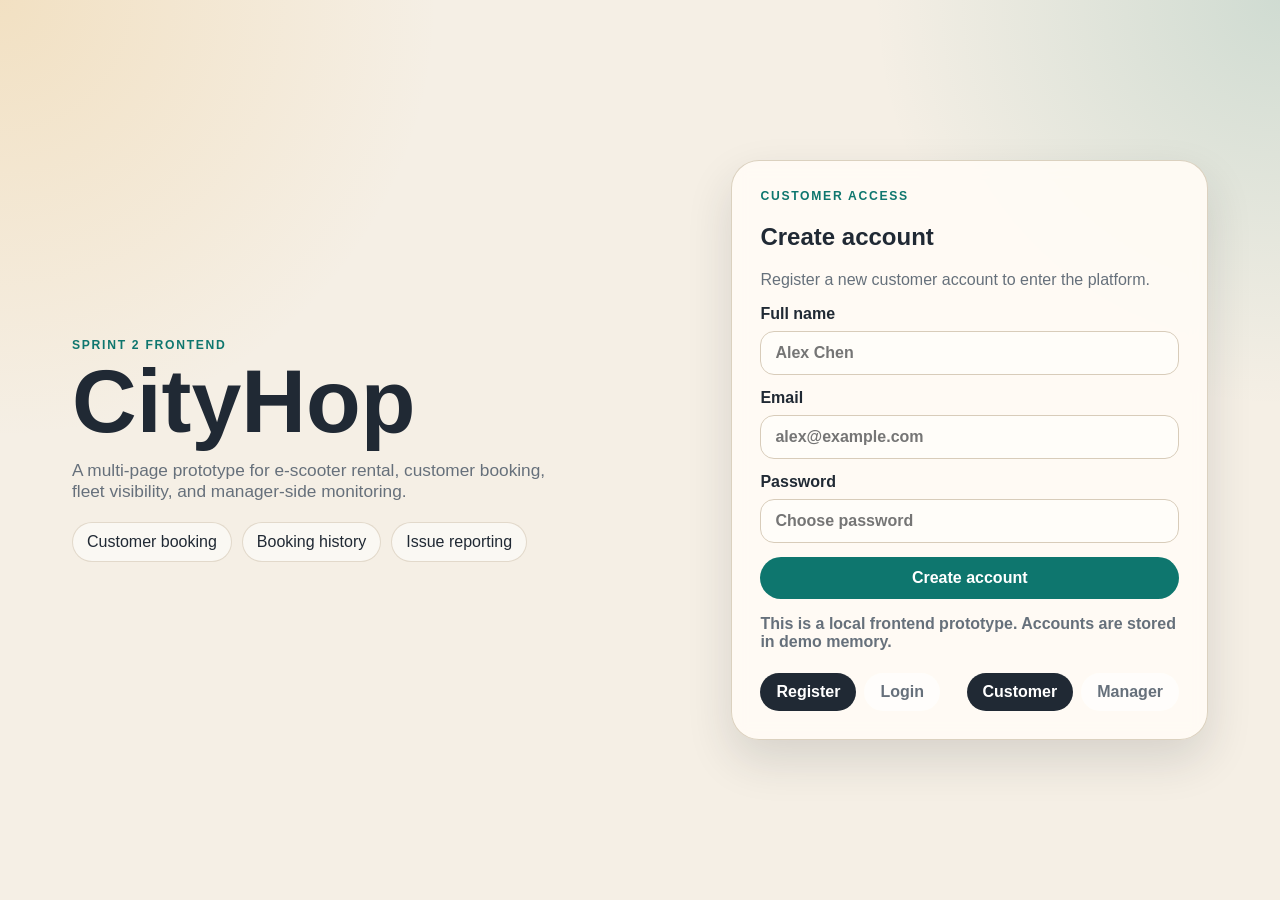
==== commit 7a7038be: "front end v1" ====
--- a/src/index.html
+++ b/src/index.html
@@ -18,7 +18,7 @@
         </p>
         <div class="auth-badges">
           <span>Customer booking</span>
-          <span>Manager dashboard</span>
+          <span>Booking history</span>
           <span>Issue reporting</span>
         </div>
       </div>
@@ -88,9 +88,9 @@
     </header>
 
     <main class="shell">
-      <nav class="tabs" aria-label="Application pages" id="app-nav">
+      <nav class="tabs" aria-label="Application pages">
         <button class="tab is-active" data-page="products">Products</button>
-        <button class="tab" data-page="bookings">Bookings</button>
+        <button class="tab" data-page="booking-history">Booking history</button>
         <button class="tab" data-page="issues">Issues</button>
         <button class="tab hidden" data-page="manager">Manager</button>
       </nav>
@@ -101,7 +101,7 @@
             <p class="eyebrow">Products</p>
             <h2>Available scooters</h2>
             <p class="muted">
-              Browse the current fleet, compare battery levels, and select a scooter for your next booking.
+              Browse the fleet, check availability, and choose a scooter to book.
             </p>
           </div>
           <div class="summary-grid">
@@ -114,54 +114,41 @@
         <div class="fleet" id="fleet-grid"></div>
       </section>
 
-      <section class="page" id="bookings-page">
-        <div class="grid grid--two">
-          <article class="card">
-            <div class="card__header">
-              <div>
-                <p class="card__eyebrow">Booking</p>
-                <h2>Create a hire</h2>
-              </div>
-            </div>
-            <form class="form" id="booking-form">
-              <label>
-                Customer name
-                <input type="text" id="customer-name" placeholder="Alex Chen">
-              </label>
-              <label>
-                Scooter
-                <select id="booking-scooter"></select>
-              </label>
-              <label>
-                Duration
-                <select id="booking-duration">
-                  <option value="1">1 hour - GBP 4</option>
-                  <option value="4">4 hours - GBP 12</option>
-                  <option value="24">1 day - GBP 20</option>
-                  <option value="168">1 week - GBP 60</option>
-                </select>
-              </label>
-              <button type="submit" class="button button--primary">Confirm booking</button>
-            </form>
-            <p class="feedback" id="booking-feedback"></p>
-          </article>
-
-          <article class="card">
-            <div class="card__header">
-              <div>
-                <p class="card__eyebrow">Current booking</p>
-                <h2>Latest summary</h2>
-              </div>
-            </div>
-            <div id="booking-summary" class="stack"></div>
-            <div class="action-row">
-              <button type="button" class="button button--ghost" id="end-booking-button">End booking</button>
-              <button type="button" class="button button--danger" id="cancel-booking-button">Cancel booking</button>
-            </div>
-            <p class="feedback" id="booking-action-feedback"></p>
-          </article>
-        </div>
-
+      <section class="page" id="book-page">
+        <article class="card">
+          <div class="card__header card__header--spread">
+            <div>
+              <p class="card__eyebrow">Booking</p>
+              <h2>Create a hire</h2>
+            </div>
+            <button type="button" class="button button--ghost" id="back-to-products-button">Back to products</button>
+          </div>
+          <form class="form" id="booking-form">
+            <label>
+              Customer name
+              <input type="text" id="customer-name" placeholder="Alex Chen">
+            </label>
+            <label>
+              Scooter
+              <select id="booking-scooter"></select>
+            </label>
+            <label>
+              Duration
+              <select id="booking-duration">
+                <option value="1">1 hour - GBP 4</option>
+                <option value="4">4 hours - GBP 12</option>
+                <option value="24">1 day - GBP 20</option>
+                <option value="168">1 week - GBP 60</option>
+              </select>
+            </label>
+            <button type="submit" class="button button--primary">Confirm booking</button>
+          </form>
+          <p class="feedback" id="booking-feedback"></p>
+          <div id="booking-summary" class="stack"></div>
+        </article>
+      </section>
+
+      <section class="page" id="booking-history-page">
         <article class="card">
           <div class="card__header">
             <div>
@@ -170,6 +157,7 @@
             </div>
           </div>
           <div id="customer-booking-history" class="list"></div>
+          <p class="feedback" id="booking-action-feedback"></p>
         </article>
       </section>
 
--- a/src/styles.css
+++ b/src/styles.css
@@ -296,6 +296,13 @@
   margin-bottom: 16px;
 }
 
+.card__header--spread {
+  display: flex;
+  justify-content: space-between;
+  gap: 16px;
+  align-items: flex-start;
+}
+
 .card__header h2 {
   margin: 0;
 }
@@ -310,6 +317,7 @@
 .list > div {
   display: flex;
   justify-content: space-between;
+  align-items: center;
   gap: 12px;
   padding: 14px 16px;
   border-radius: 16px;
@@ -338,6 +346,12 @@
   border-radius: 20px;
   background: linear-gradient(180deg, rgba(255,255,255,0.92), rgba(245,239,229,0.96));
   border: 1px solid var(--line);
+}
+
+.fleet__actions {
+  display: flex;
+  gap: 10px;
+  margin-top: 14px;
 }
 
 .status {
@@ -359,13 +373,6 @@
   color: var(--danger);
 }
 
-.action-row {
-  display: flex;
-  gap: 12px;
-  flex-wrap: wrap;
-  margin-top: 16px;
-}
-
 @media (max-width: 920px) {
   .auth-layout,
   .hero-panel,
@@ -377,6 +384,10 @@
     flex-direction: column;
     align-items: flex-start;
   }
+
+  .card__header--spread {
+    flex-direction: column;
+  }
 }
 
 @media (max-width: 700px) {
@@ -396,5 +407,6 @@
   .stack > div,
   .list > div {
     flex-direction: column;
-  }
-}
+    align-items: flex-start;
+  }
+}
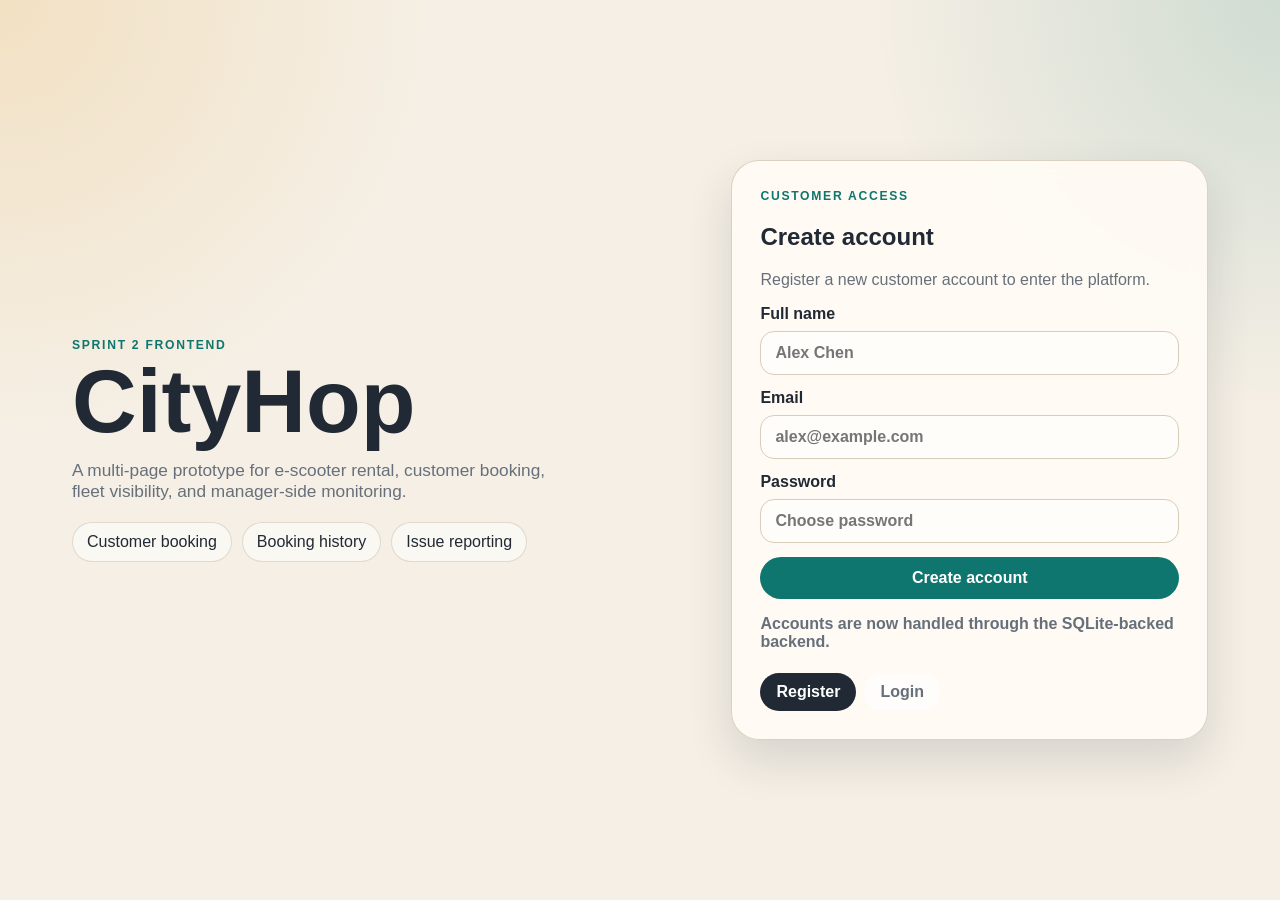
==== commit b1f3f747: "add backend-login,booking" ====
--- a/src/index.html
+++ b/src/index.html
@@ -56,16 +56,12 @@
           <button type="submit" class="button button--primary" id="login-button">Login</button>
         </form>
 
-        <p class="feedback" id="auth-feedback">This is a local frontend prototype. Accounts are stored in demo memory.</p>
+        <p class="feedback" id="auth-feedback">Accounts are now stored in SQLite, and customer login uses real password validation.</p>
 
         <div class="switch-row">
           <div class="switch-group">
             <button type="button" class="switch-pill is-active" data-auth-mode="register">Register</button>
             <button type="button" class="switch-pill" data-auth-mode="login">Login</button>
-          </div>
-          <div class="switch-group">
-            <button type="button" class="switch-pill is-active" data-role="customer">Customer</button>
-            <button type="button" class="switch-pill" data-role="manager">Manager</button>
           </div>
         </div>
       </div>
@@ -124,10 +120,6 @@
             <button type="button" class="button button--ghost" id="back-to-products-button">Back to products</button>
           </div>
           <form class="form" id="booking-form">
-            <label>
-              Customer name
-              <input type="text" id="customer-name" placeholder="Alex Chen">
-            </label>
             <label>
               Scooter
               <select id="booking-scooter"></select>
@@ -216,19 +208,43 @@
             <div class="card__header">
               <div>
                 <p class="card__eyebrow">Pricing</p>
-                <h2>Current price settings</h2>
-              </div>
-            </div>
-            <div class="list">
-              <div><span>1 hour</span><strong>GBP 4</strong></div>
-              <div><span>4 hours</span><strong>GBP 12</strong></div>
-              <div><span>1 day</span><strong>GBP 20</strong></div>
-              <div><span>1 week</span><strong>GBP 60</strong></div>
-            </div>
+                <h2>Price configuration</h2>
+              </div>
+            </div>
+            <form class="form" id="price-form">
+              <label>
+                1 hour price
+                <input type="number" min="1" id="price-1" placeholder="4">
+              </label>
+              <label>
+                4 hours price
+                <input type="number" min="1" id="price-4" placeholder="12">
+              </label>
+              <label>
+                1 day price
+                <input type="number" min="1" id="price-24" placeholder="20">
+              </label>
+              <label>
+                1 week price
+                <input type="number" min="1" id="price-168" placeholder="60">
+              </label>
+              <button type="submit" class="button button--primary">Save prices</button>
+            </form>
+            <p class="feedback" id="price-feedback"></p>
           </article>
         </div>
 
         <div class="grid grid--two">
+          <article class="card">
+            <div class="card__header">
+              <div>
+                <p class="card__eyebrow">Users</p>
+                <h2>Registered users</h2>
+              </div>
+            </div>
+            <div id="manager-user-list" class="list"></div>
+          </article>
+
           <article class="card">
             <div class="card__header">
               <div>
